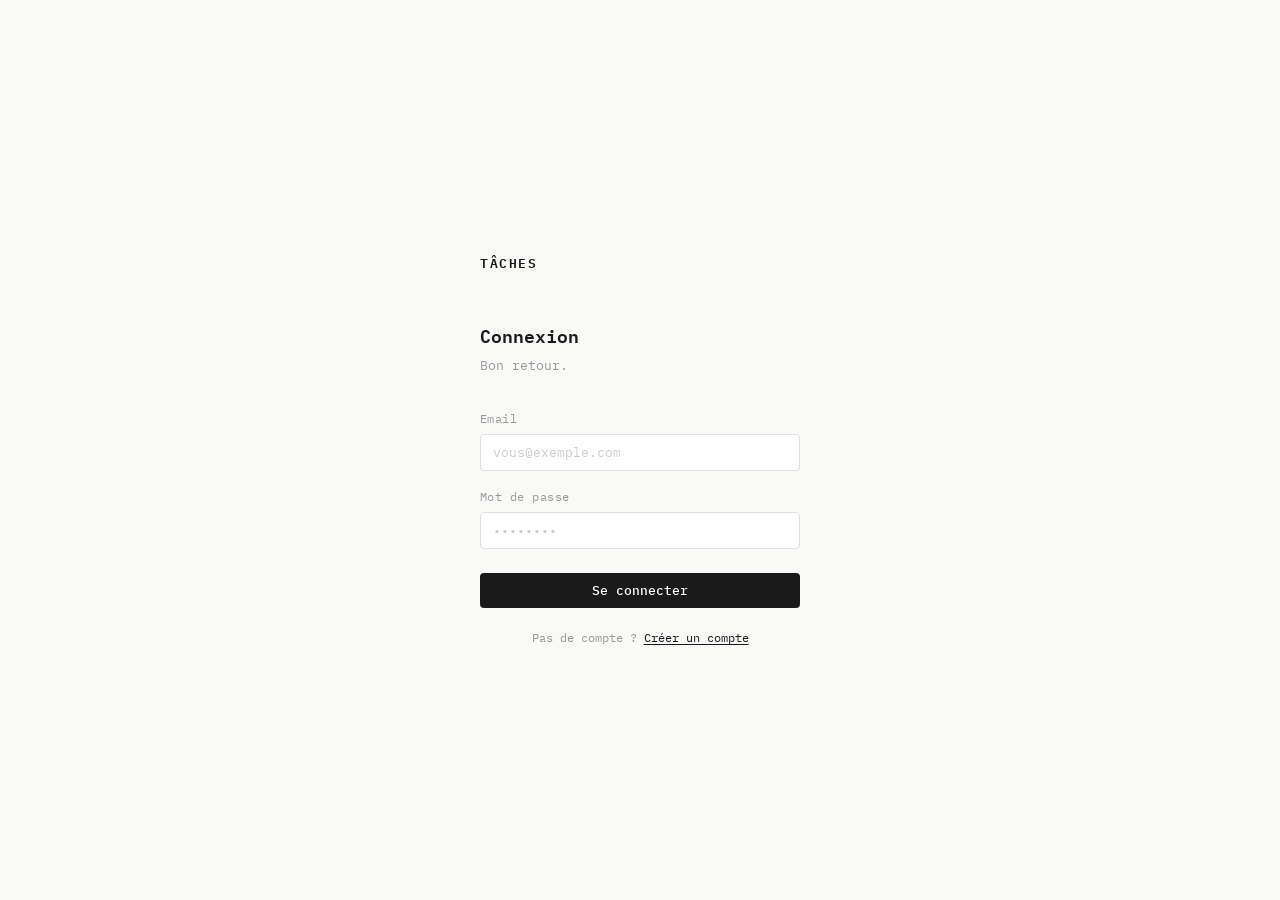
==== templates/index.html @ 3de15aba "test" ====
<!DOCTYPE html>
<html lang="fr">
<head>
  <meta charset="UTF-8" />
  <meta name="viewport" content="width=device-width, initial-scale=1.0" />
  <title>Tâches</title>
  <link href="https://fonts.googleapis.com/css2?family=IBM+Plex+Mono:wght@400;500;600&display=swap" rel="stylesheet">
  <link rel="stylesheet" href="/static/style.css" />
</head>
<body>

  <!-- AUTH -->
  <div id="auth">
    <div class="logo">tâches</div>

    <!-- Connexion -->
    <div id="screen-login">
      <h1>Connexion</h1>
      <p class="sub">Bon retour.</p>
      <div class="field">
        <label>Email</label>
        <input type="email" id="l-email" placeholder="vous@exemple.com" />
      </div>
      <div class="field">
        <label>Mot de passe</label>
        <input type="password" id="l-pw" placeholder="••••••••" />
      </div>
      <button class="btn" onclick="login()">Se connecter</button>
      <p class="switch">Pas de compte ? <a onclick="show('screen-register')">Créer un compte</a></p>
    </div>

    <!-- Inscription -->
    <div id="screen-register" style="display:none">
      <h1>Créer un compte</h1>
      <p class="sub">C'est rapide.</p>
      <div class="field">
        <label>Prénom</label>
        <input type="text" id="r-name" placeholder="Marie" />
      </div>
      <div class="field">
        <label>Email</label>
        <input type="email" id="r-email" placeholder="vous@exemple.com" />
      </div>
      <div class="field">
        <label>Mot de passe</label>
        <input type="password" id="r-pw" placeholder="••••••••" />
      </div>
      <button class="btn" onclick="register()">Créer mon compte</button>
      <p class="switch">Déjà un compte ? <a onclick="show('screen-login')">Se connecter</a></p>
    </div>
  </div>

  <!-- APP -->
  <div id="app">
    <div class="app-header">
      <div class="logo">tâches</div>
      <button class="logout" onclick="logout()" id="user-label">— déconnexion</button>
    </div>

    <div class="add-row">
      <input type="text" id="inp-text" placeholder="Nouvelle tâche…" onkeydown="if(event.key==='Enter')addTodo()" />
      <input type="date" id="inp-date" />
      <input type="time" id="inp-time" />
      <button class="btn-add" onclick="addTodo()">Ajouter</button>
    </div>

    <div id="list"></div>
  </div>

  <script>
    let todos = [];
    let user = '';

    function show(id) {
      ['screen-login', 'screen-register'].forEach(s =>
        document.getElementById(s).style.display = s === id ? '' : 'none'
      );
    }

    function goApp(name) {
      user = name;
      document.getElementById('user-label').textContent = name + ' — déconnexion';
      document.getElementById('auth').style.display = 'none';
      document.getElementById('app').style.display = '';
      const now = new Date();
      document.getElementById('inp-date').value = now.toISOString().slice(0, 10);
      document.getElementById('inp-time').value = now.toTimeString().slice(0, 5);
      render();
    }

    function login() {
      const email = document.getElementById('l-email').value.trim();
      if (!email) return;
      goApp(email.split('@')[0]);
    }

    function register() {
      const name = document.getElementById('r-name').value.trim();
      if (!name) return;
      goApp(name);
    }

    function logout() {
      todos = [];
      document.getElementById('app').style.display = 'none';
      document.getElementById('auth').style.display = '';
      show('screen-login');
    }

    function addTodo() {
      const text = document.getElementById('inp-text').value.trim();
      if (!text) return;
      todos.unshift({
        id: Date.now(),
        text,
        date: document.getElementById('inp-date').value,
        time: document.getElementById('inp-time').value,
        done: false
      });
      document.getElementById('inp-text').value = '';
      render();
    }

    function toggle(id) {
      const t = todos.find(t => t.id === id);
      if (t) { t.done = !t.done; render(); }
    }

    function remove(id) {
      todos = todos.filter(t => t.id !== id);
      render();
    }

    function fmt(date, time) {
      const parts = [];
      if (date) parts.push(new Date(date + 'T12:00').toLocaleDateString('fr-FR', { day: 'numeric', month: 'short' }));
      if (time) parts.push(time);
      return parts.join(', ');
    }

    function render() {
      const el = document.getElementById('list');
      if (!todos.length) {
        el.innerHTML = '<p class="empty">Aucune tâche.</p>';
        return;
      }
      el.innerHTML = todos.map(t => `
        <div class="todo-item ${t.done ? 'done' : ''}">
          <div class="check" onclick="toggle(${t.id})">${t.done ? '✓' : ''}</div>
          <div class="todo-body">
            <div class="todo-text">${t.text}</div>
            <div class="todo-when">${fmt(t.date, t.time)}</div>
          </div>
          <button class="del" onclick="remove(${t.id})">×</button>
        </div>
      `).join('');
    }
  </script>
</body>
</html>
---- static/style.css ----
*, *::before, *::after {
  box-sizing: border-box;
  margin: 0;
  padding: 0;
}

:root {
  --bg: #f9f9f8;
  --text: #1a1a1a;
  --muted: #999;
  --border: #e0e0dc;
  --accent: #1a1a1a;
}

body {
  background: var(--bg);
  color: var(--text);
  font-family: 'Geist', 'IBM Plex Mono', monospace;
  font-size: 14px;
  line-height: 1.6;
  min-height: 100vh;
  display: flex;
  align-items: center;
  justify-content: center;
}

/* ── AUTH ── */

#auth {
  width: 320px;
}

.logo {
  font-size: 13px;
  font-weight: 600;
  letter-spacing: 0.12em;
  text-transform: uppercase;
  margin-bottom: 48px;
  color: var(--text);
}

h1 {
  font-size: 18px;
  font-weight: 600;
  margin-bottom: 6px;
}

.sub {
  color: var(--muted);
  font-size: 13px;
  margin-bottom: 32px;
}

.field {
  margin-bottom: 16px;
}

.field label {
  display: block;
  font-size: 12px;
  color: var(--muted);
  margin-bottom: 6px;
  letter-spacing: 0.04em;
}

.field input {
  width: 100%;
  padding: 9px 12px;
  border: 1px solid var(--border);
  border-radius: 4px;
  background: #fff;
  color: var(--text);
  font-family: inherit;
  font-size: 13px;
  outline: none;
  transition: border-color 0.15s;
}

.field input:focus {
  border-color: var(--text);
}

.field input::placeholder {
  color: #ccc;
}

.btn {
  width: 100%;
  padding: 9px;
  background: var(--accent);
  color: #fff;
  border: none;
  border-radius: 4px;
  font-family: inherit;
  font-size: 13px;
  font-weight: 500;
  cursor: pointer;
  margin-top: 8px;
  transition: opacity 0.15s;
}

.btn:hover {
  opacity: 0.8;
}

.switch {
  margin-top: 20px;
  font-size: 12px;
  color: var(--muted);
  text-align: center;
}

.switch a {
  color: var(--text);
  cursor: pointer;
  text-decoration: underline;
  text-underline-offset: 2px;
}

/* ── APP ── */

#app {
  display: none;
  width: 480px;
  padding: 0 0 64px;
}

.app-header {
  display: flex;
  align-items: center;
  justify-content: space-between;
  margin-bottom: 40px;
  padding-bottom: 16px;
  border-bottom: 1px solid var(--border);
}

.app-header .logo {
  margin-bottom: 0;
}

.logout {
  font-size: 12px;
  color: var(--muted);
  cursor: pointer;
  background: none;
  border: none;
  font-family: inherit;
  padding: 0;
}

.logout:hover {
  color: var(--text);
}

/* Formulaire ajout */
.add-row {
  display: grid;
  grid-template-columns: 1fr auto auto auto;
  gap: 8px;
  align-items: end;
  margin-bottom: 32px;
}

.add-row .field {
  margin-bottom: 0;
}

.add-row input[type="text"] {
  width: 100%;
  padding: 9px 12px;
  border: 1px solid var(--border);
  border-radius: 4px;
  background: #fff;
  color: var(--text);
  font-family: inherit;
  font-size: 13px;
  outline: none;
  transition: border-color 0.15s;
}

.add-row input[type="date"],
.add-row input[type="time"] {
  padding: 9px 10px;
  border: 1px solid var(--border);
  border-radius: 4px;
  background: #fff;
  color: var(--text);
  font-family: inherit;
  font-size: 13px;
  outline: none;
  transition: border-color 0.15s;
}

.add-row input:focus {
  border-color: var(--text);
}

.btn-add {
  padding: 9px 16px;
  background: var(--accent);
  color: #fff;
  border: none;
  border-radius: 4px;
  font-family: inherit;
  font-size: 13px;
  cursor: pointer;
  white-space: nowrap;
  transition: opacity 0.15s;
}

.btn-add:hover {
  opacity: 0.8;
}

/* Liste */
.todo-item {
  display: flex;
  align-items: center;
  gap: 12px;
  padding: 12px 0;
  border-bottom: 1px solid var(--border);
  animation: in 0.2s ease;
}

@keyframes in {
  from { opacity: 0; transform: translateY(4px); }
  to   { opacity: 1; transform: translateY(0); }
}

.todo-item.done {
  opacity: 0.4;
}

.check {
  width: 16px;
  height: 16px;
  border: 1px solid var(--border);
  border-radius: 2px;
  flex-shrink: 0;
  cursor: pointer;
  display: flex;
  align-items: center;
  justify-content: center;
  font-size: 10px;
  transition: background 0.15s, border-color 0.15s;
}

.check:hover {
  border-color: var(--text);
}

.todo-item.done .check {
  background: var(--text);
  border-color: var(--text);
  color: #fff;
}

.todo-body {
  flex: 1;
  min-width: 0;
}

.todo-text {
  font-size: 13px;
}

.todo-item.done .todo-text {
  text-decoration: line-through;
  color: var(--muted);
}

.todo-when {
  font-size: 11px;
  color: var(--muted);
  margin-top: 1px;
}

.del {
  font-size: 16px;
  color: var(--border);
  cursor: pointer;
  background: none;
  border: none;
  font-family: inherit;
  line-height: 1;
  padding: 0;
  transition: color 0.15s;
}

.del:hover {
  color: var(--text);
}

.empty {
  padding: 40px 0;
  color: var(--muted);
  font-size: 13px;
  text-align: center;
}
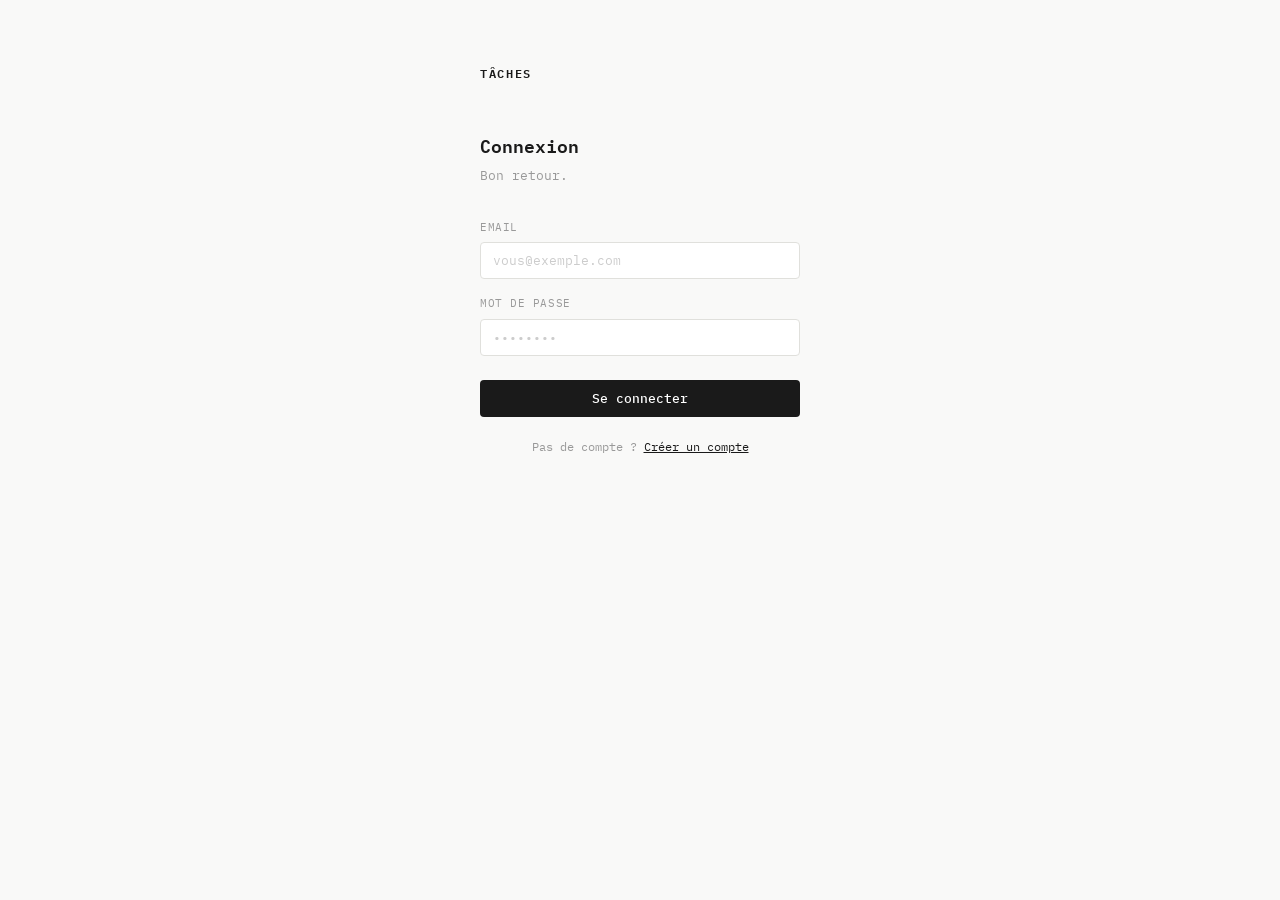
==== commit 78780372: "test" ====
--- a/templates/index.html
+++ b/templates/index.html
@@ -13,40 +13,23 @@
   <div id="auth">
     <div class="logo">tâches</div>
 
-    <!-- Connexion -->
     <div id="screen-login">
       <h1>Connexion</h1>
       <p class="sub">Bon retour.</p>
-      <div class="field">
-        <label>Email</label>
-        <input type="email" id="l-email" placeholder="vous@exemple.com" />
-      </div>
-      <div class="field">
-        <label>Mot de passe</label>
-        <input type="password" id="l-pw" placeholder="••••••••" />
-      </div>
+      <div class="field"><label>Email</label><input type="email" id="l-email" placeholder="vous@exemple.com" /></div>
+      <div class="field"><label>Mot de passe</label><input type="password" id="l-pw" placeholder="••••••••" /></div>
       <button class="btn" onclick="login()">Se connecter</button>
-      <p class="switch">Pas de compte ? <a onclick="show('screen-register')">Créer un compte</a></p>
+      <p class="switch">Pas de compte ? <a onclick="showScreen('screen-register')">Créer un compte</a></p>
     </div>
 
-    <!-- Inscription -->
     <div id="screen-register" style="display:none">
       <h1>Créer un compte</h1>
       <p class="sub">C'est rapide.</p>
-      <div class="field">
-        <label>Prénom</label>
-        <input type="text" id="r-name" placeholder="Marie" />
-      </div>
-      <div class="field">
-        <label>Email</label>
-        <input type="email" id="r-email" placeholder="vous@exemple.com" />
-      </div>
-      <div class="field">
-        <label>Mot de passe</label>
-        <input type="password" id="r-pw" placeholder="••••••••" />
-      </div>
+      <div class="field"><label>Prénom</label><input type="text" id="r-name" placeholder="Marie" /></div>
+      <div class="field"><label>Email</label><input type="email" id="r-email" placeholder="vous@exemple.com" /></div>
+      <div class="field"><label>Mot de passe</label><input type="password" id="r-pw" placeholder="••••••••" /></div>
       <button class="btn" onclick="register()">Créer mon compte</button>
-      <p class="switch">Déjà un compte ? <a onclick="show('screen-login')">Se connecter</a></p>
+      <p class="switch">Déjà un compte ? <a onclick="showScreen('screen-login')">Se connecter</a></p>
     </div>
   </div>
 
@@ -54,65 +37,62 @@
   <div id="app">
     <div class="app-header">
       <div class="logo">tâches</div>
-      <button class="logout" onclick="logout()" id="user-label">— déconnexion</button>
+      <button class="logout-btn" id="user-label" onclick="logout()">déconnexion</button>
     </div>
-
     <div class="add-row">
       <input type="text" id="inp-text" placeholder="Nouvelle tâche…" onkeydown="if(event.key==='Enter')addTodo()" />
       <input type="date" id="inp-date" />
       <input type="time" id="inp-time" />
-      <button class="btn-add" onclick="addTodo()">Ajouter</button>
+      <button class="btn-add" onclick="addTodo()">+ Ajouter</button>
     </div>
-
     <div id="list"></div>
   </div>
 
   <script>
-    let todos = [];
-    let user = '';
+    var todos = [];
+    var currentUser = '';
 
-    function show(id) {
-      ['screen-login', 'screen-register'].forEach(s =>
-        document.getElementById(s).style.display = s === id ? '' : 'none'
-      );
+    function showScreen(id) {
+      document.getElementById('screen-login').style.display    = (id === 'screen-login')    ? '' : 'none';
+      document.getElementById('screen-register').style.display = (id === 'screen-register') ? '' : 'none';
     }
 
     function goApp(name) {
-      user = name;
+      currentUser = name;
       document.getElementById('user-label').textContent = name + ' — déconnexion';
       document.getElementById('auth').style.display = 'none';
-      document.getElementById('app').style.display = '';
-      const now = new Date();
+      document.getElementById('app').style.display  = 'block';
+      var now = new Date();
       document.getElementById('inp-date').value = now.toISOString().slice(0, 10);
       document.getElementById('inp-time').value = now.toTimeString().slice(0, 5);
       render();
     }
 
     function login() {
-      const email = document.getElementById('l-email').value.trim();
+      var email = document.getElementById('l-email').value.trim();
       if (!email) return;
       goApp(email.split('@')[0]);
     }
 
     function register() {
-      const name = document.getElementById('r-name').value.trim();
+      var name = document.getElementById('r-name').value.trim();
       if (!name) return;
       goApp(name);
     }
 
     function logout() {
       todos = [];
-      document.getElementById('app').style.display = 'none';
+      document.getElementById('app').style.display  = 'none';
       document.getElementById('auth').style.display = '';
-      show('screen-login');
+      showScreen('screen-login');
     }
 
     function addTodo() {
-      const text = document.getElementById('inp-text').value.trim();
+      var text = document.getElementById('inp-text').value.trim();
       if (!text) return;
       todos.unshift({
-        id: Date.now(),
-        text,
+        id:   Date.now(),
+        text: text,
         date: document.getElementById('inp-date').value,
         time: document.getElementById('inp-time').value,
         done: false
@@ -122,38 +102,43 @@
     }
 
     function toggle(id) {
-      const t = todos.find(t => t.id === id);
-      if (t) { t.done = !t.done; render(); }
+      for (var i = 0; i < todos.length; i++) {
+        if (todos[i].id === id) { todos[i].done = !todos[i].done; break; }
+      }
+      render();
     }
 
     function remove(id) {
-      todos = todos.filter(t => t.id !== id);
+      todos = todos.filter(function(t){ return t.id !== id; });
       render();
     }
 
     function fmt(date, time) {
-      const parts = [];
+      var parts = [];
       if (date) parts.push(new Date(date + 'T12:00').toLocaleDateString('fr-FR', { day: 'numeric', month: 'short' }));
       if (time) parts.push(time);
-      return parts.join(', ');
+      return parts.join(' · ');
     }
 
     function render() {
-      const el = document.getElementById('list');
+      var el = document.getElementById('list');
       if (!todos.length) {
         el.innerHTML = '<p class="empty">Aucune tâche.</p>';
         return;
       }
-      el.innerHTML = todos.map(t => `
-        <div class="todo-item ${t.done ? 'done' : ''}">
-          <div class="check" onclick="toggle(${t.id})">${t.done ? '✓' : ''}</div>
-          <div class="todo-body">
-            <div class="todo-text">${t.text}</div>
-            <div class="todo-when">${fmt(t.date, t.time)}</div>
-          </div>
-          <button class="del" onclick="remove(${t.id})">×</button>
-        </div>
-      `).join('');
+      var html = '';
+      for (var i = 0; i < todos.length; i++) {
+        var t = todos[i];
+        html += '<div class="todo-item ' + (t.done ? 'done' : '') + '">'
+          + '<div class="check" onclick="toggle(' + t.id + ')">' + (t.done ? '✓' : '') + '</div>'
+          + '<div class="todo-body">'
+          + '<div class="todo-text">' + t.text + '</div>'
+          + '<div class="todo-when">' + fmt(t.date, t.time) + '</div>'
+          + '</div>'
+          + '<button class="del" onclick="remove(' + t.id + ')">×</button>'
+          + '</div>';
+      }
+      el.innerHTML = html;
     }
   </script>
 </body>
--- a/static/style.css
+++ b/static/style.css
@@ -1,299 +1,57 @@
-*, *::before, *::after {
-  box-sizing: border-box;
-  margin: 0;
-  padding: 0;
-}
+*, *::before, *::after { box-sizing: border-box; margin: 0; padding: 0; }
 
-:root {
-  --bg: #f9f9f8;
-  --text: #1a1a1a;
-  --muted: #999;
-  --border: #e0e0dc;
-  --accent: #1a1a1a;
-}
+:root { --bg: #f9f9f8; --text: #1a1a1a; --muted: #999; --border: #e0e0dc; }
 
 body {
   background: var(--bg);
   color: var(--text);
-  font-family: 'Geist', 'IBM Plex Mono', monospace;
+  font-family: 'IBM Plex Mono', monospace;
   font-size: 14px;
   line-height: 1.6;
   min-height: 100vh;
   display: flex;
-  align-items: center;
+  align-items: flex-start;
   justify-content: center;
+  padding: 64px 24px;
 }
 
-/* ── AUTH ── */
+#auth { width: 100%; max-width: 320px; }
+#app  { width: 100%; max-width: 520px; display: none; }
 
-#auth {
-  width: 320px;
-}
+.logo { font-size: 12px; font-weight: 600; letter-spacing: 0.14em; text-transform: uppercase; margin-bottom: 48px; }
+h1 { font-size: 18px; font-weight: 600; margin-bottom: 6px; }
+.sub { color: var(--muted); font-size: 13px; margin-bottom: 32px; }
 
-.logo {
-  font-size: 13px;
-  font-weight: 600;
-  letter-spacing: 0.12em;
-  text-transform: uppercase;
-  margin-bottom: 48px;
-  color: var(--text);
-}
+.field { margin-bottom: 16px; }
+.field label { display: block; font-size: 11px; color: var(--muted); margin-bottom: 6px; letter-spacing: 0.05em; text-transform: uppercase; }
+.field input, .add-row input { width: 100%; padding: 9px 12px; border: 1px solid var(--border); border-radius: 4px; background: #fff; color: var(--text); font-family: inherit; font-size: 13px; outline: none; }
+.field input:focus, .add-row input:focus { border-color: var(--text); }
+.field input::placeholder { color: #ccc; }
 
-h1 {
-  font-size: 18px;
-  font-weight: 600;
-  margin-bottom: 6px;
-}
+.btn { width: 100%; padding: 10px; background: var(--text); color: #fff; border: none; border-radius: 4px; font-family: inherit; font-size: 13px; font-weight: 500; cursor: pointer; margin-top: 8px; }
+.btn:hover { opacity: 0.75; }
+.switch { margin-top: 20px; font-size: 12px; color: var(--muted); text-align: center; }
+.switch a { color: var(--text); cursor: pointer; text-decoration: underline; }
 
-.sub {
-  color: var(--muted);
-  font-size: 13px;
-  margin-bottom: 32px;
-}
+.app-header { display: flex; align-items: center; justify-content: space-between; margin-bottom: 40px; padding-bottom: 16px; border-bottom: 1px solid var(--border); }
+.app-header .logo { margin-bottom: 0; }
+.logout-btn { font-size: 12px; color: var(--muted); background: none; border: none; font-family: inherit; cursor: pointer; }
+.logout-btn:hover { color: var(--text); }
 
-.field {
-  margin-bottom: 16px;
-}
+.add-row { display: grid; grid-template-columns: 1fr 120px 80px auto; gap: 8px; margin-bottom: 32px; }
+.add-row input[type="date"], .add-row input[type="time"] { padding: 9px 8px; }
+.btn-add { padding: 9px 14px; background: var(--text); color: #fff; border: none; border-radius: 4px; font-family: inherit; font-size: 13px; cursor: pointer; white-space: nowrap; }
+.btn-add:hover { opacity: 0.75; }
 
-.field label {
-  display: block;
-  font-size: 12px;
-  color: var(--muted);
-  margin-bottom: 6px;
-  letter-spacing: 0.04em;
-}
-
-.field input {
-  width: 100%;
-  padding: 9px 12px;
-  border: 1px solid var(--border);
-  border-radius: 4px;
-  background: #fff;
-  color: var(--text);
-  font-family: inherit;
-  font-size: 13px;
-  outline: none;
-  transition: border-color 0.15s;
-}
-
-.field input:focus {
-  border-color: var(--text);
-}
-
-.field input::placeholder {
-  color: #ccc;
-}
-
-.btn {
-  width: 100%;
-  padding: 9px;
-  background: var(--accent);
-  color: #fff;
-  border: none;
-  border-radius: 4px;
-  font-family: inherit;
-  font-size: 13px;
-  font-weight: 500;
-  cursor: pointer;
-  margin-top: 8px;
-  transition: opacity 0.15s;
-}
-
-.btn:hover {
-  opacity: 0.8;
-}
-
-.switch {
-  margin-top: 20px;
-  font-size: 12px;
-  color: var(--muted);
-  text-align: center;
-}
-
-.switch a {
-  color: var(--text);
-  cursor: pointer;
-  text-decoration: underline;
-  text-underline-offset: 2px;
-}
-
-/* ── APP ── */
-
-#app {
-  display: none;
-  width: 480px;
-  padding: 0 0 64px;
-}
-
-.app-header {
-  display: flex;
-  align-items: center;
-  justify-content: space-between;
-  margin-bottom: 40px;
-  padding-bottom: 16px;
-  border-bottom: 1px solid var(--border);
-}
-
-.app-header .logo {
-  margin-bottom: 0;
-}
-
-.logout {
-  font-size: 12px;
-  color: var(--muted);
-  cursor: pointer;
-  background: none;
-  border: none;
-  font-family: inherit;
-  padding: 0;
-}
-
-.logout:hover {
-  color: var(--text);
-}
-
-/* Formulaire ajout */
-.add-row {
-  display: grid;
-  grid-template-columns: 1fr auto auto auto;
-  gap: 8px;
-  align-items: end;
-  margin-bottom: 32px;
-}
-
-.add-row .field {
-  margin-bottom: 0;
-}
-
-.add-row input[type="text"] {
-  width: 100%;
-  padding: 9px 12px;
-  border: 1px solid var(--border);
-  border-radius: 4px;
-  background: #fff;
-  color: var(--text);
-  font-family: inherit;
-  font-size: 13px;
-  outline: none;
-  transition: border-color 0.15s;
-}
-
-.add-row input[type="date"],
-.add-row input[type="time"] {
-  padding: 9px 10px;
-  border: 1px solid var(--border);
-  border-radius: 4px;
-  background: #fff;
-  color: var(--text);
-  font-family: inherit;
-  font-size: 13px;
-  outline: none;
-  transition: border-color 0.15s;
-}
-
-.add-row input:focus {
-  border-color: var(--text);
-}
-
-.btn-add {
-  padding: 9px 16px;
-  background: var(--accent);
-  color: #fff;
-  border: none;
-  border-radius: 4px;
-  font-family: inherit;
-  font-size: 13px;
-  cursor: pointer;
-  white-space: nowrap;
-  transition: opacity 0.15s;
-}
-
-.btn-add:hover {
-  opacity: 0.8;
-}
-
-/* Liste */
-.todo-item {
-  display: flex;
-  align-items: center;
-  gap: 12px;
-  padding: 12px 0;
-  border-bottom: 1px solid var(--border);
-  animation: in 0.2s ease;
-}
-
-@keyframes in {
-  from { opacity: 0; transform: translateY(4px); }
-  to   { opacity: 1; transform: translateY(0); }
-}
-
-.todo-item.done {
-  opacity: 0.4;
-}
-
-.check {
-  width: 16px;
-  height: 16px;
-  border: 1px solid var(--border);
-  border-radius: 2px;
-  flex-shrink: 0;
-  cursor: pointer;
-  display: flex;
-  align-items: center;
-  justify-content: center;
-  font-size: 10px;
-  transition: background 0.15s, border-color 0.15s;
-}
-
-.check:hover {
-  border-color: var(--text);
-}
-
-.todo-item.done .check {
-  background: var(--text);
-  border-color: var(--text);
-  color: #fff;
-}
-
-.todo-body {
-  flex: 1;
-  min-width: 0;
-}
-
-.todo-text {
-  font-size: 13px;
-}
-
-.todo-item.done .todo-text {
-  text-decoration: line-through;
-  color: var(--muted);
-}
-
-.todo-when {
-  font-size: 11px;
-  color: var(--muted);
-  margin-top: 1px;
-}
-
-.del {
-  font-size: 16px;
-  color: var(--border);
-  cursor: pointer;
-  background: none;
-  border: none;
-  font-family: inherit;
-  line-height: 1;
-  padding: 0;
-  transition: color 0.15s;
-}
-
-.del:hover {
-  color: var(--text);
-}
-
-.empty {
-  padding: 40px 0;
-  color: var(--muted);
-  font-size: 13px;
-  text-align: center;
-}+.todo-item { display: flex; align-items: center; gap: 12px; padding: 12px 0; border-bottom: 1px solid var(--border); }
+.todo-item.done { opacity: 0.4; }
+.check { width: 16px; height: 16px; border: 1px solid var(--border); border-radius: 2px; flex-shrink: 0; cursor: pointer; display: flex; align-items: center; justify-content: center; font-size: 10px; }
+.check:hover { border-color: var(--text); }
+.todo-item.done .check { background: var(--text); border-color: var(--text); color: #fff; }
+.todo-body { flex: 1; min-width: 0; }
+.todo-text { font-size: 13px; }
+.todo-item.done .todo-text { text-decoration: line-through; color: var(--muted); }
+.todo-when { font-size: 11px; color: var(--muted); margin-top: 2px; }
+.del { font-size: 18px; color: var(--border); background: none; border: none; cursor: pointer; font-family: inherit; line-height: 1; padding: 0; }
+.del:hover { color: var(--text); }
+.empty { padding: 48px 0; color: var(--muted); font-size: 13px; text-align: center; }
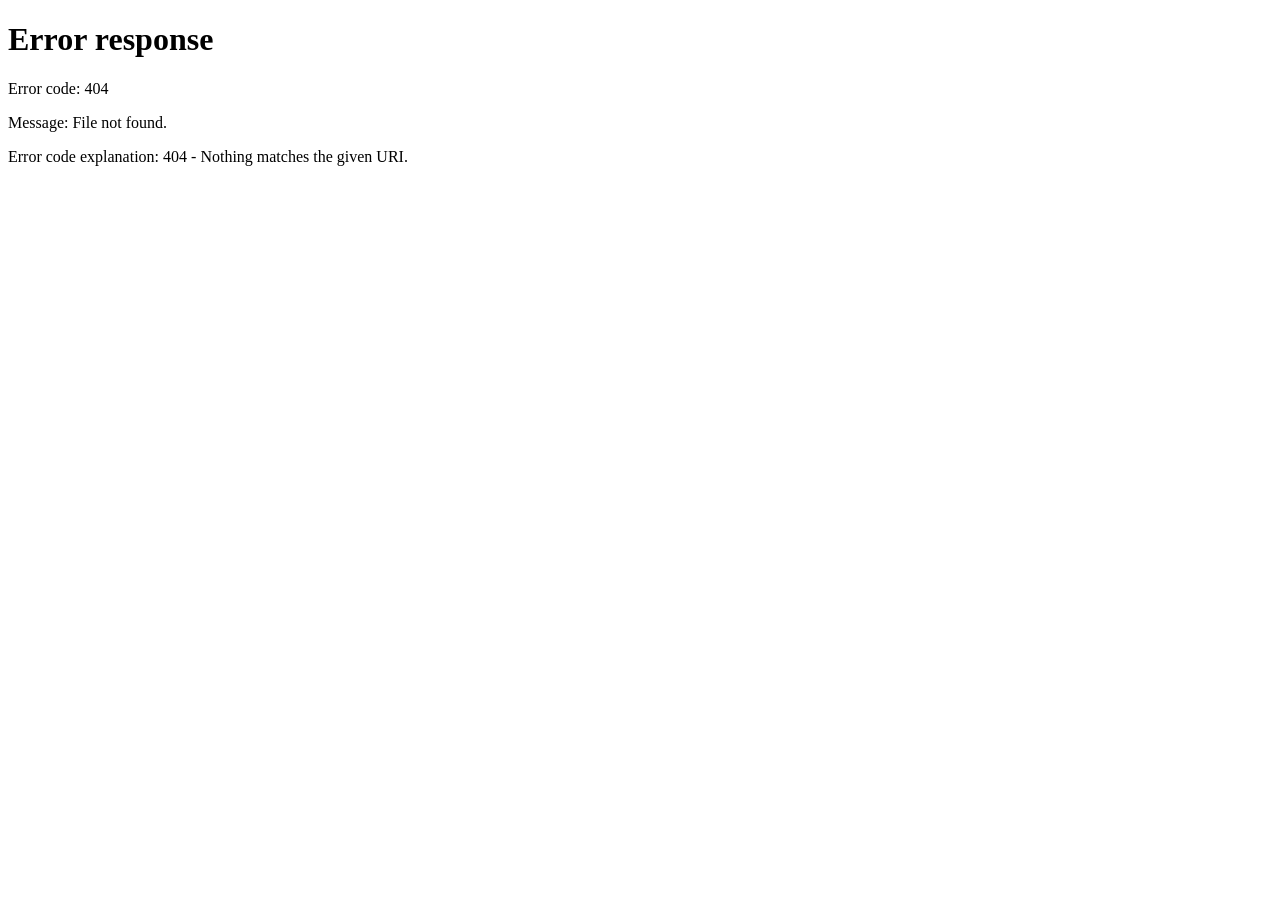
==== commit e0149959: "connection supabase effectué" ====
--- a/templates/index.html
+++ b/templates/index.html
@@ -1,145 +1,113 @@
 <!DOCTYPE html>
 <html lang="fr">
 <head>
-  <meta charset="UTF-8" />
-  <meta name="viewport" content="width=device-width, initial-scale=1.0" />
-  <title>Tâches</title>
-  <link href="https://fonts.googleapis.com/css2?family=IBM+Plex+Mono:wght@400;500;600&display=swap" rel="stylesheet">
-  <link rel="stylesheet" href="/static/style.css" />
+    <meta charset="UTF-8">
+    <meta name="viewport" content="width=device-width, initial-scale=1.0">
+    <title>Yboost — Todo List</title>
+    <link rel="stylesheet" href="/static/css/style.css">
 </head>
 <body>
+    <script>
+    // Si pas connecté, redirige vers login
+    function getCookie(name) {
+        const value = `; ${document.cookie}`;
+        const parts = value.split(`; ${name}=`);
+        if (parts.length === 2) return parts.pop().split(';').shift();
+    }
 
-  <!-- AUTH -->
-  <div id="auth">
-    <div class="logo">tâches</div>
+    if (!getCookie('user_id')) {
+        window.location.href = '/login';
+    }
+</script>
 
-    <div id="screen-login">
-      <h1>Connexion</h1>
-      <p class="sub">Bon retour.</p>
-      <div class="field"><label>Email</label><input type="email" id="l-email" placeholder="vous@exemple.com" /></div>
-      <div class="field"><label>Mot de passe</label><input type="password" id="l-pw" placeholder="••••••••" /></div>
-      <button class="btn" onclick="login()">Se connecter</button>
-      <p class="switch">Pas de compte ? <a onclick="showScreen('screen-register')">Créer un compte</a></p>
+    <div class="container">
+        <button onclick="logout()">Se déconnecter</button>
+        <div id="meteo">Chargement météo...</div>
+        <h1>📝 Ma Todo List</h1>
+
+        <div class="form-card">
+            <input type="text" id="todoInput" placeholder="Ajouter une tâche..." />
+            <button onclick="createTodo()">Ajouter</button>
+        </div>
+
+        <ul id="todoList"></ul>
     </div>
 
-    <div id="screen-register" style="display:none">
-      <h1>Créer un compte</h1>
-      <p class="sub">C'est rapide.</p>
-      <div class="field"><label>Prénom</label><input type="text" id="r-name" placeholder="Marie" /></div>
-      <div class="field"><label>Email</label><input type="email" id="r-email" placeholder="vous@exemple.com" /></div>
-      <div class="field"><label>Mot de passe</label><input type="password" id="r-pw" placeholder="••••••••" /></div>
-      <button class="btn" onclick="register()">Créer mon compte</button>
-      <p class="switch">Déjà un compte ? <a onclick="showScreen('screen-login')">Se connecter</a></p>
-    </div>
-  </div>
+    <script>
 
-  <!-- APP -->
-  <div id="app">
-    <div class="app-header">
-      <div class="logo">tâches</div>
-      <button class="logout-btn" id="user-label" onclick="logout()">déconnexion</button>
-    </div>
-    <div class="add-row">
-      <input type="text" id="inp-text" placeholder="Nouvelle tâche…" onkeydown="if(event.key==='Enter')addTodo()" />
-      <input type="date" id="inp-date" />
-      <input type="time" id="inp-time" />
-      <button class="btn-add" onclick="addTodo()">+ Ajouter</button>
-    </div>
-    <div id="list"></div>
-  </div>
+        async function loadTodos() {
+            const res = await fetch('/todos');
+            const todos = await res.json();
+            const list = document.getElementById('todoList');
+            list.innerHTML = '';
 
-  <script>
-    var todos = [];
-    var currentUser = '';
+            if (!todos || todos.length === 0) {
+                list.innerHTML = '<li class="empty">Aucune tâche pour l\'instant 🎉</li>';
+                return;
+            }
 
-    function showScreen(id) {
-      document.getElementById('screen-login').style.display    = (id === 'screen-login')    ? '' : 'none';
-      document.getElementById('screen-register').style.display = (id === 'screen-register') ? '' : 'none';
+            todos.forEach(todo => {
+                const li = document.createElement('li');
+                li.className = todo.done ? 'done' : '';
+                li.innerHTML = `
+                    <span onclick="toggleTodo(${todo.id})">${todo.title}</span>
+                    <button class="delete" onclick="deleteTodo(${todo.id})">🗑️</button>
+                `;
+                list.appendChild(li);
+            });
+        }
+
+        async function createTodo() {
+            const input = document.getElementById('todoInput');
+            const title = input.value.trim();
+            if (!title) return;
+
+            await fetch('/todos', {
+                method: 'POST',
+                headers: { 'Content-Type': 'application/json' },
+                body: JSON.stringify({ title })
+            });
+
+            input.value = '';
+            loadTodos();
+        }
+
+        async function toggleTodo(id) {
+            await fetch(`/todos/${id}`, { method: 'PUT' });
+            loadTodos();
+        }
+
+        async function deleteTodo(id) {
+            await fetch(`/todos/${id}`, { method: 'DELETE' });
+            loadTodos();
+        }
+
+        // Ajouter avec la touche Entrée
+        document.addEventListener('DOMContentLoaded', () => {
+            loadTodos();
+            loadMeteo();
+            document.getElementById('todoInput').addEventListener('keypress', e => {
+                if (e.key === 'Enter') createTodo();
+            });
+        });
+
+        // meteo
+        async function loadMeteo() {
+    const res = await fetch('/meteo');
+    if (!res.ok) {
+        document.getElementById('meteo').innerText = '🌡️ Météo indisponible';
+        return;
     }
+    const data = await res.json();
+    document.getElementById('meteo').innerText = 
+        `🌤️ ${data.ville} — ${data.temperature} — ${data.description}`;
+}
 
-    function goApp(name) {
-      currentUser = name;
-      document.getElementById('user-label').textContent = name + ' — déconnexion';
-      document.getElementById('auth').style.display = 'none';
-      document.getElementById('app').style.display  = 'block';
-      var now = new Date();
-      document.getElementById('inp-date').value = now.toISOString().slice(0, 10);
-      document.getElementById('inp-time').value = now.toTimeString().slice(0, 5);
-      render();
-    }
-
-    function login() {
-      var email = document.getElementById('l-email').value.trim();
-      if (!email) return;
-      goApp(email.split('@')[0]);
-    }
-
-    function register() {
-      var name = document.getElementById('r-name').value.trim();
-      if (!name) return;
-      goApp(name);
-    }
-
-    function logout() {
-      todos = [];
-      document.getElementById('app').style.display  = 'none';
-      document.getElementById('auth').style.display = '';
-      showScreen('screen-login');
-    }
-
-    function addTodo() {
-      var text = document.getElementById('inp-text').value.trim();
-      if (!text) return;
-      todos.unshift({
-        id:   Date.now(),
-        text: text,
-        date: document.getElementById('inp-date').value,
-        time: document.getElementById('inp-time').value,
-        done: false
-      });
-      document.getElementById('inp-text').value = '';
-      render();
-    }
-
-    function toggle(id) {
-      for (var i = 0; i < todos.length; i++) {
-        if (todos[i].id === id) { todos[i].done = !todos[i].done; break; }
-      }
-      render();
-    }
-
-    function remove(id) {
-      todos = todos.filter(function(t){ return t.id !== id; });
-      render();
-    }
-
-    function fmt(date, time) {
-      var parts = [];
-      if (date) parts.push(new Date(date + 'T12:00').toLocaleDateString('fr-FR', { day: 'numeric', month: 'short' }));
-      if (time) parts.push(time);
-      return parts.join(' · ');
-    }
-
-    function render() {
-      var el = document.getElementById('list');
-      if (!todos.length) {
-        el.innerHTML = '<p class="empty">Aucune tâche.</p>';
-        return;
-      }
-      var html = '';
-      for (var i = 0; i < todos.length; i++) {
-        var t = todos[i];
-        html += '<div class="todo-item ' + (t.done ? 'done' : '') + '">'
-          + '<div class="check" onclick="toggle(' + t.id + ')">' + (t.done ? '✓' : '') + '</div>'
-          + '<div class="todo-body">'
-          + '<div class="todo-text">' + t.text + '</div>'
-          + '<div class="todo-when">' + fmt(t.date, t.time) + '</div>'
-          + '</div>'
-          + '<button class="del" onclick="remove(' + t.id + ')">×</button>'
-          + '</div>';
-      }
-      el.innerHTML = html;
-    }
-  </script>
+// Se déconnecter
+async function logout() {
+    await fetch('/logout', { method: 'POST' });
+    window.location.href = '/login';
+}
+    </script>
 </body>
 </html>
